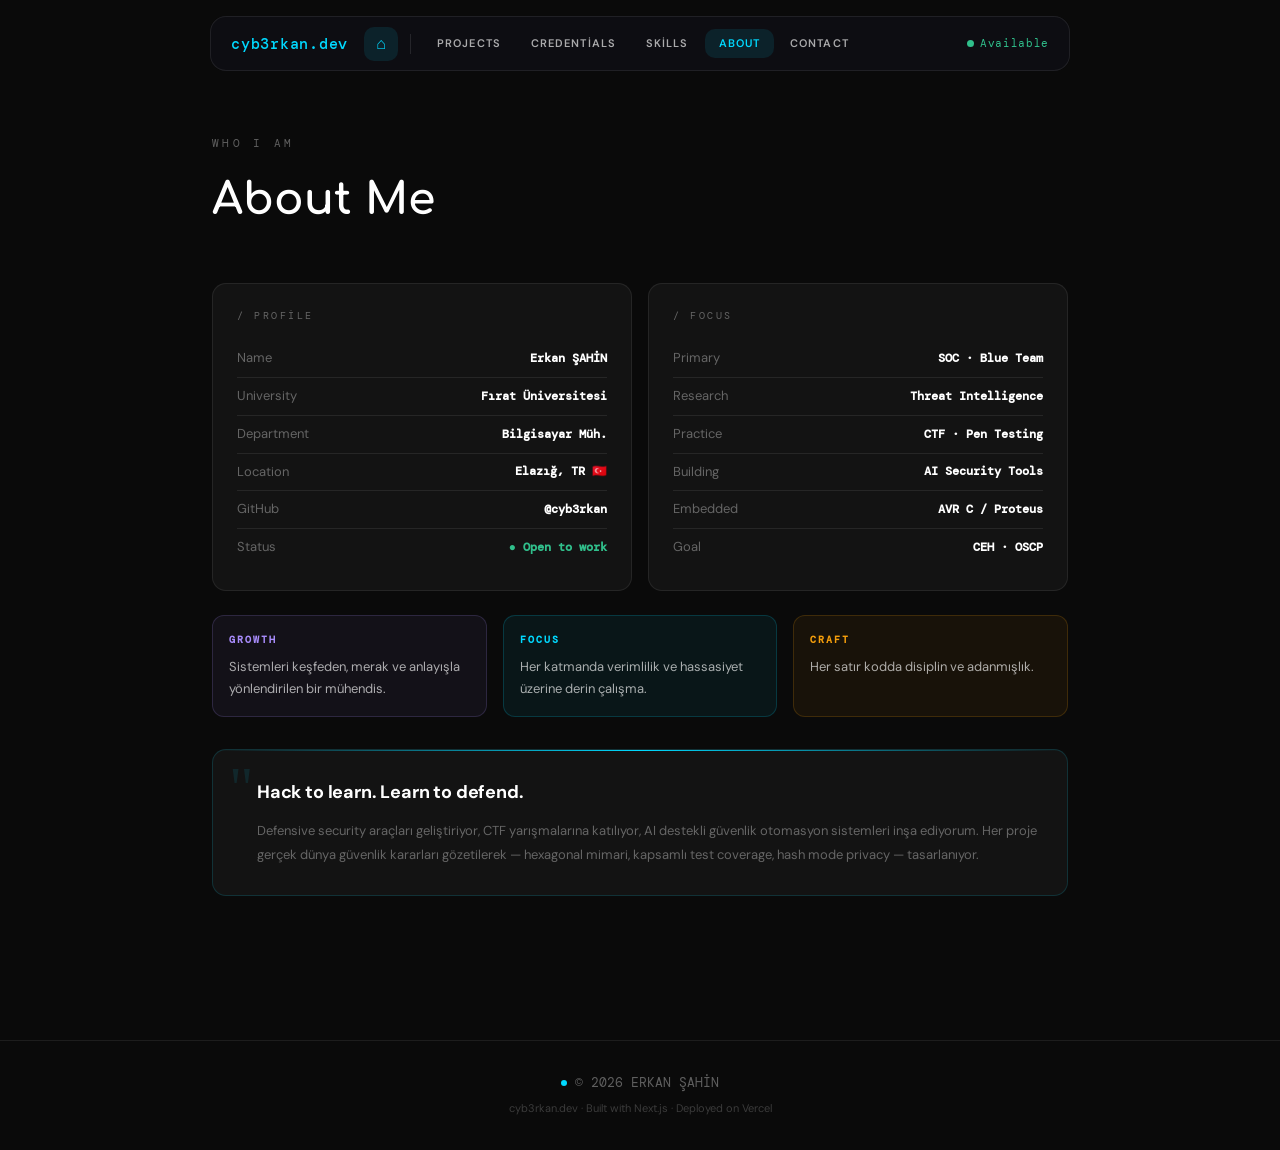
==== about.html @ 46c86b5f "Add files via upload" ====
<!DOCTYPE html>
<html lang="tr">
<head>
<meta charset="UTF-8">
<meta name="viewport" content="width=device-width, initial-scale=1.0">
<title>About — Erkan ŞAHİN</title>
<link rel="stylesheet" href="shared.css">
<style>
.about-grid{display:grid;grid-template-columns:1fr 1fr;gap:1rem;margin-bottom:1.5rem}
.acard{background:var(--bg-card);border:1px solid var(--border);border-radius:14px;padding:1.5rem;transition:border-color 0.2s}
.acard:hover{border-color:rgba(255,255,255,0.15)}
.acard-ey{font-size:10px;letter-spacing:0.25em;text-transform:uppercase;color:var(--text-muted);font-family:'DM Mono',monospace;margin-bottom:1rem}
.arow{display:flex;justify-content:space-between;align-items:center;padding:8px 0;border-bottom:1px solid var(--border);font-size:13px}
.arow:last-child{border:none}
.ak{color:var(--text-muted)}.av{color:var(--text-primary);font-weight:600;font-size:12px;font-family:'DM Mono',monospace}
.av.g{color:rgba(52,211,153,0.9)}
.triple{display:grid;grid-template-columns:repeat(3,1fr);gap:1rem;margin-bottom:2rem}
.tcard{border-radius:12px;padding:1rem}
.tcard.p{background:rgba(167,139,250,0.06);border:1px solid rgba(167,139,250,0.18)}
.tcard.c{background:rgba(0,217,255,0.06);border:1px solid rgba(0,217,255,0.18)}
.tcard.a{background:rgba(245,158,11,0.06);border:1px solid rgba(245,158,11,0.18)}
.tt{font-size:10px;font-weight:700;letter-spacing:0.2em;text-transform:uppercase;margin-bottom:0.5rem;font-family:'DM Mono',monospace}
.tt-p{color:#a78bfa}.tt-c{color:#00d9ff}.tt-a{color:#f59e0b}
.td{font-size:13px;color:var(--text-secondary);line-height:1.7}
.motto-box{background:var(--bg-card);border:1px solid rgba(0,217,255,0.15);border-radius:14px;padding:1.75rem;position:relative;overflow:hidden}
.motto-box::before{content:'';position:absolute;top:0;left:0;right:0;height:1px;background:linear-gradient(90deg,transparent,var(--cyan),transparent)}
.motto-q{font-size:60px;color:rgba(0,217,255,0.1);font-family:Georgia,serif;line-height:1;position:absolute;top:0.5rem;left:1rem}
.motto-text{font-size:18px;font-weight:700;color:var(--text-primary);letter-spacing:-0.01em;margin-bottom:0.75rem;padding-left:1rem}
.motto-sub{font-size:13px;color:var(--text-muted);line-height:1.85;padding-left:1rem}
</style>
</head>
<body>

<div class="nav-wrap">
  <nav class="nav">
    <a class="nav-brand" href="index.html" target="_self">cyb3rkan.dev</a>
    <a class="nav-home" href="index.html" title="Home">⌂</a>
    <div class="nav-div"></div>
    <div class="nav-links">
      <a class="nav-link" href="projects.html">Projects</a>
      <a class="nav-link" href="credentials.html">Credentials</a>
      <a class="nav-link" href="skills.html">Skills</a>
      <a class="nav-link active" href="about.html">About</a>
      <a class="nav-link" href="contact.html">Contact</a>
    </div>
    <div class="nav-right">
      <div class="nav-dot"><div class="ndot"></div>Available</div>
    </div>
  </nav>
</div>

<section class="section">
  <p class="sec-eyebrow reveal">Who I Am</p>
  <h2 class="sec-title reveal d1">About Me</h2>

  <div class="about-grid">
    <div class="acard reveal d1">
      <div class="acard-ey">/ Profile</div>
      <div class="arow"><span class="ak">Name</span><span class="av">Erkan ŞAHİN</span></div>
      <div class="arow"><span class="ak">University</span><span class="av">Fırat Üniversitesi</span></div>
      <div class="arow"><span class="ak">Department</span><span class="av">Bilgisayar Müh.</span></div>
      <div class="arow"><span class="ak">Location</span><span class="av">Elazığ, TR 🇹🇷</span></div>
      <div class="arow"><span class="ak">GitHub</span><span class="av">@cyb3rkan</span></div>
      <div class="arow"><span class="ak">Status</span><span class="av g">● Open to work</span></div>
    </div>
    <div class="acard reveal d2">
      <div class="acard-ey">/ Focus</div>
      <div class="arow"><span class="ak">Primary</span><span class="av">SOC · Blue Team</span></div>
      <div class="arow"><span class="ak">Research</span><span class="av">Threat Intelligence</span></div>
      <div class="arow"><span class="ak">Practice</span><span class="av">CTF · Pen Testing</span></div>
      <div class="arow"><span class="ak">Building</span><span class="av">AI Security Tools</span></div>
      <div class="arow"><span class="ak">Embedded</span><span class="av">AVR C / Proteus</span></div>
      <div class="arow"><span class="ak">Goal</span><span class="av">CEH · OSCP</span></div>
    </div>
  </div>

  <div class="triple reveal d3">
    <div class="tcard p"><div class="tt tt-p">Growth</div><p class="td">Sistemleri keşfeden, merak ve anlayışla yönlendirilen bir mühendis.</p></div>
    <div class="tcard c"><div class="tt tt-c">Focus</div><p class="td">Her katmanda verimlilik ve hassasiyet üzerine derin çalışma.</p></div>
    <div class="tcard a"><div class="tt tt-a">Craft</div><p class="td">Her satır kodda disiplin ve adanmışlık.</p></div>
  </div>

  <div class="motto-box reveal">
    <div class="motto-q">"</div>
    <div class="motto-text">Hack to learn. Learn to defend.</div>
    <div class="motto-sub">Defensive security araçları geliştiriyor, CTF yarışmalarına katılıyor, AI destekli güvenlik otomasyon sistemleri inşa ediyorum. Her proje gerçek dünya güvenlik kararları gözetilerek — hexagonal mimari, kapsamlı test coverage, hash mode privacy — tasarlanıyor.</div>
  </div>
</section>

<footer class="footer">
  <div class="footer-brand"><div class="fdot"></div>© 2026 ERKAN ŞAHİN</div>
  <div class="footer-copy">cyb3rkan.dev · Built with Next.js · Deployed on Vercel</div>
</footer>

<script>
const io = new IntersectionObserver(e=>{e.forEach(x=>{if(x.isIntersecting){x.target.classList.add('on');io.unobserve(x.target)}})},{threshold:0.1});
document.querySelectorAll('.reveal').forEach(el=>io.observe(el));
</script>
</body>
</html>
---- shared.css ----
@import url('https://fonts.googleapis.com/css2?family=Comfortaa:wght@400;600;700&family=DM+Sans:wght@400;500;600&family=DM+Mono:wght@400;500&display=swap');
*{margin:0;padding:0;box-sizing:border-box}
:root{
  --cyan:#00d9ff;--bg:#0a0a0a;--bg-card:rgba(255,255,255,0.04);
  --text-primary:#ffffff;--text-secondary:rgba(255,255,255,0.65);--text-muted:rgba(255,255,255,0.35);
  --border:rgba(255,255,255,0.08);
}
body{background:var(--bg);color:var(--text-primary);font-family:'DM Sans',sans-serif;overflow-x:hidden;line-height:1.6}
h1,h2,h3{font-family:'Comfortaa',cursive}

/* NAV - ayushcmd style floating pill */
.nav-wrap{position:sticky;top:16px;z-index:100;display:flex;justify-content:center;padding:0 1rem}
.nav{
  display:flex;align-items:center;gap:0;
  background:rgba(15,15,20,0.85);backdrop-filter:blur(20px);
  border:1px solid rgba(255,255,255,0.08);border-radius:16px;
  padding:0.6rem 1.25rem;width:100%;max-width:860px;
}
.nav-brand{
  font-family:'DM Mono',monospace;
  font-size:15px;
  color:var(--cyan);
  letter-spacing:0.05em;
  font-weight:500;
  margin-right:1rem;
  text-decoration:none;
  cursor:pointer;
}
.nav-brand:hover{
  color:#6eefff;
}
.nav-home{
  width:34px;height:34px;border-radius:10px;display:flex;align-items:center;justify-content:center;
  background:rgba(0,217,255,0.1);color:var(--cyan);margin-right:0.75rem;flex-shrink:0;
  text-decoration:none;font-size:16px;transition:background 0.2s;
}
.nav-home:hover{background:rgba(0,217,255,0.18)}
.nav-div{width:1px;height:20px;background:rgba(255,255,255,0.1);margin-right:0.75rem;flex-shrink:0}
.nav-links{display:flex;gap:2px;flex:1}
.nav-link{
  font-size:11px;font-weight:600;letter-spacing:0.1em;text-transform:uppercase;
  padding:6px 14px;border-radius:10px;color:var(--text-secondary);
  cursor:pointer;text-decoration:none;transition:color 0.2s,background 0.2s;white-space:nowrap;
}
.nav-link:hover{color:var(--cyan)}
.nav-link.active{color:var(--cyan);background:rgba(0,217,255,0.1)}
.nav-right{display:flex;align-items:center;gap:0.75rem;margin-left:auto}
.nav-cred{
  display:flex;align-items:center;gap:6px;font-size:11px;font-weight:600;letter-spacing:0.08em;
  padding:6px 14px;border-radius:10px;color:rgba(167,139,250,0.8);
  border:1px solid rgba(167,139,250,0.2);background:rgba(167,139,250,0.06);
  text-decoration:none;transition:all 0.2s;cursor:pointer;white-space:nowrap;
}
.nav-cred:hover{background:rgba(167,139,250,0.12)}
.nav-dot{display:flex;align-items:center;gap:6px;font-size:11px;color:rgba(52,211,153,0.9);font-family:'DM Mono',monospace;letter-spacing:0.06em;white-space:nowrap}
.ndot{width:7px;height:7px;border-radius:50%;background:rgba(52,211,153,0.9);animation:npulse 2s infinite}
@keyframes npulse{0%,100%{box-shadow:0 0 0 0 rgba(52,211,153,0.5)}60%{box-shadow:0 0 0 6px rgba(52,211,153,0)}}

/* COMMON */
.sep{max-width:920px;margin:0 auto;height:1px;background:var(--border)}
.section{padding:5rem 2rem;max-width:920px;margin:0 auto}
.sec-eyebrow{font-size:11px;letter-spacing:0.3em;text-transform:uppercase;color:var(--text-muted);font-family:'DM Mono',monospace;margin-bottom:0.75rem}
.sec-title{font-family:'Comfortaa',cursive;font-weight:700;color:var(--text-primary);font-size:clamp(1.75rem,4vw,2.75rem);margin-bottom:3rem}

/* BUTTONS */
.liqbtn{
  position:relative;display:inline-flex;align-items:center;justify-content:center;gap:8px;
  padding:13px 28px;border-radius:100px;font-size:13px;font-weight:600;
  font-family:'DM Sans',sans-serif;letter-spacing:0.02em;cursor:pointer;text-decoration:none;
  transition:transform 0.2s cubic-bezier(.34,1.56,.64,1),box-shadow 0.2s;
  box-shadow:0 2px 12px rgba(0,0,0,0.3);overflow:hidden;border:none;
}
.liqbtn:hover{transform:translateY(-2px) scale(1.02)}
.liqbtn-c{border:1px solid rgba(0,217,255,0.28);background:rgba(0,217,255,0.06);color:rgba(0,217,255,0.85)}
.liqbtn-g{border:1px solid rgba(52,211,153,0.25);background:rgba(52,211,153,0.06);color:rgba(52,211,153,0.85)}
.liqbtn-a{border:1px solid rgba(245,158,11,0.25);background:rgba(245,158,11,0.06);color:rgba(245,158,11,0.85)}
.liqbtn-shine{position:absolute;top:3px;left:12%;right:12%;height:35%;background:linear-gradient(to bottom,rgba(255,255,255,0.15) 0%,transparent 100%);border-radius:100px;pointer-events:none}

/* REVEAL */
.reveal{opacity:0;transform:translateY(28px);transition:opacity 0.65s cubic-bezier(.16,1,.3,1),transform 0.65s cubic-bezier(.16,1,.3,1)}
.reveal.on{opacity:1;transform:none}
.d1{transition-delay:.08s}.d2{transition-delay:.16s}.d3{transition-delay:.24s}

/* FOOTER */
.footer{border-top:1px solid var(--border);padding:2rem;text-align:center;margin-top:4rem}
.footer-brand{font-family:'DM Mono',monospace;font-size:13px;color:var(--text-muted);margin-bottom:0.4rem;display:flex;align-items:center;justify-content:center;gap:8px}
.fdot{width:6px;height:6px;border-radius:50%;background:var(--cyan);animation:npulse 2s infinite}
.footer-copy{font-size:11px;color:rgba(255,255,255,0.2)}
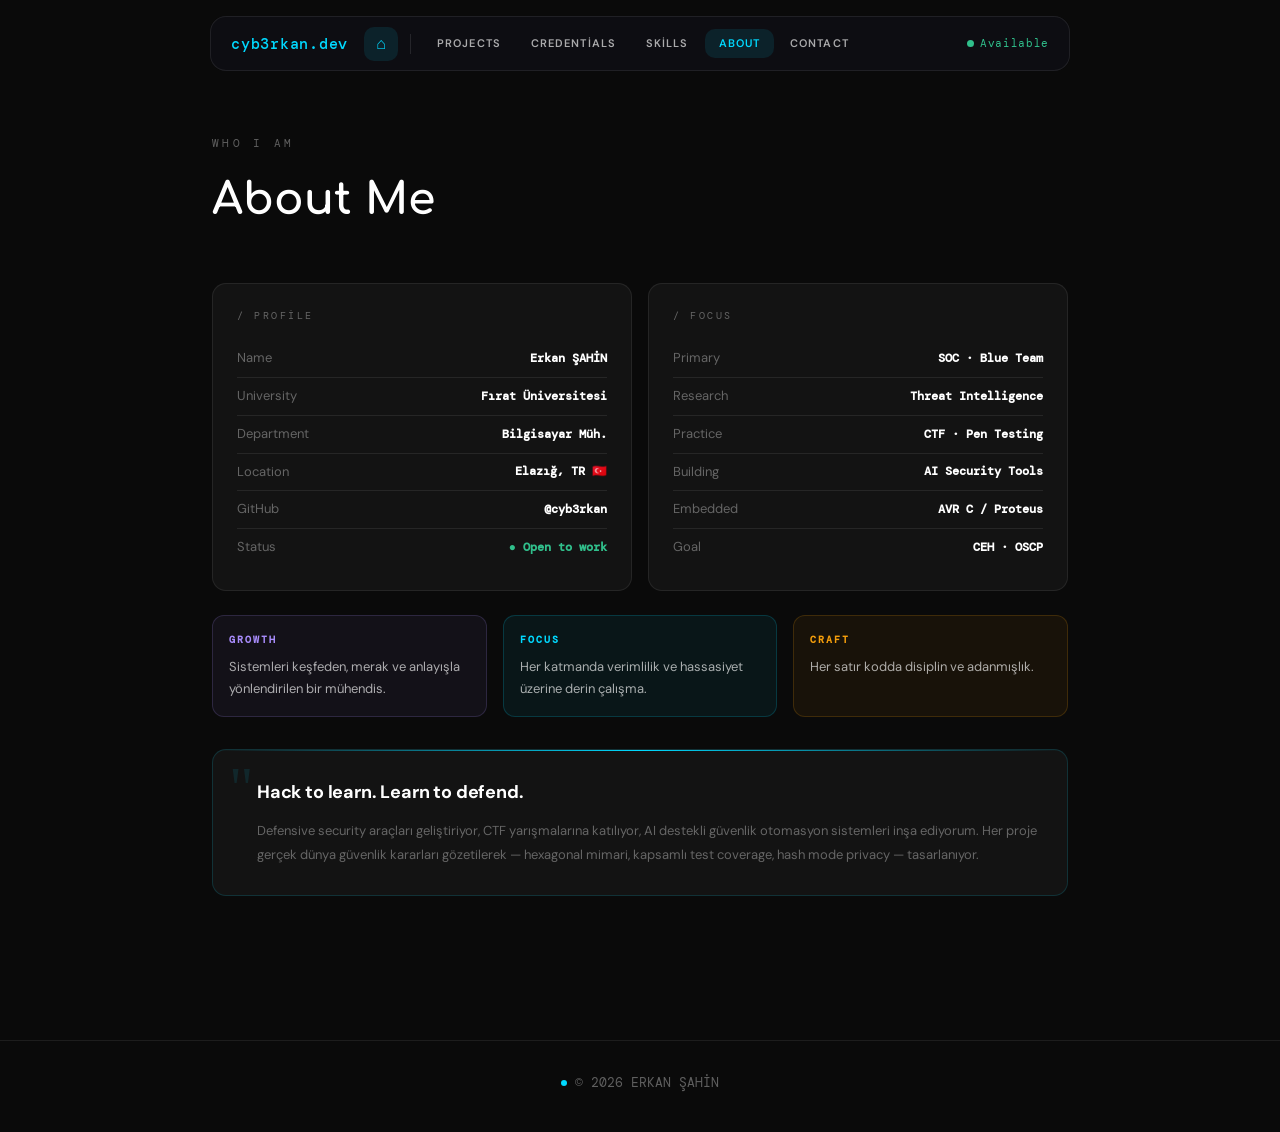
==== commit 63f53199: "Update about.html" ====
--- a/about.html
+++ b/about.html
@@ -89,7 +89,6 @@
 
 <footer class="footer">
   <div class="footer-brand"><div class="fdot"></div>© 2026 ERKAN ŞAHİN</div>
-  <div class="footer-copy">cyb3rkan.dev · Built with Next.js · Deployed on Vercel</div>
 </footer>
 
 <script>
